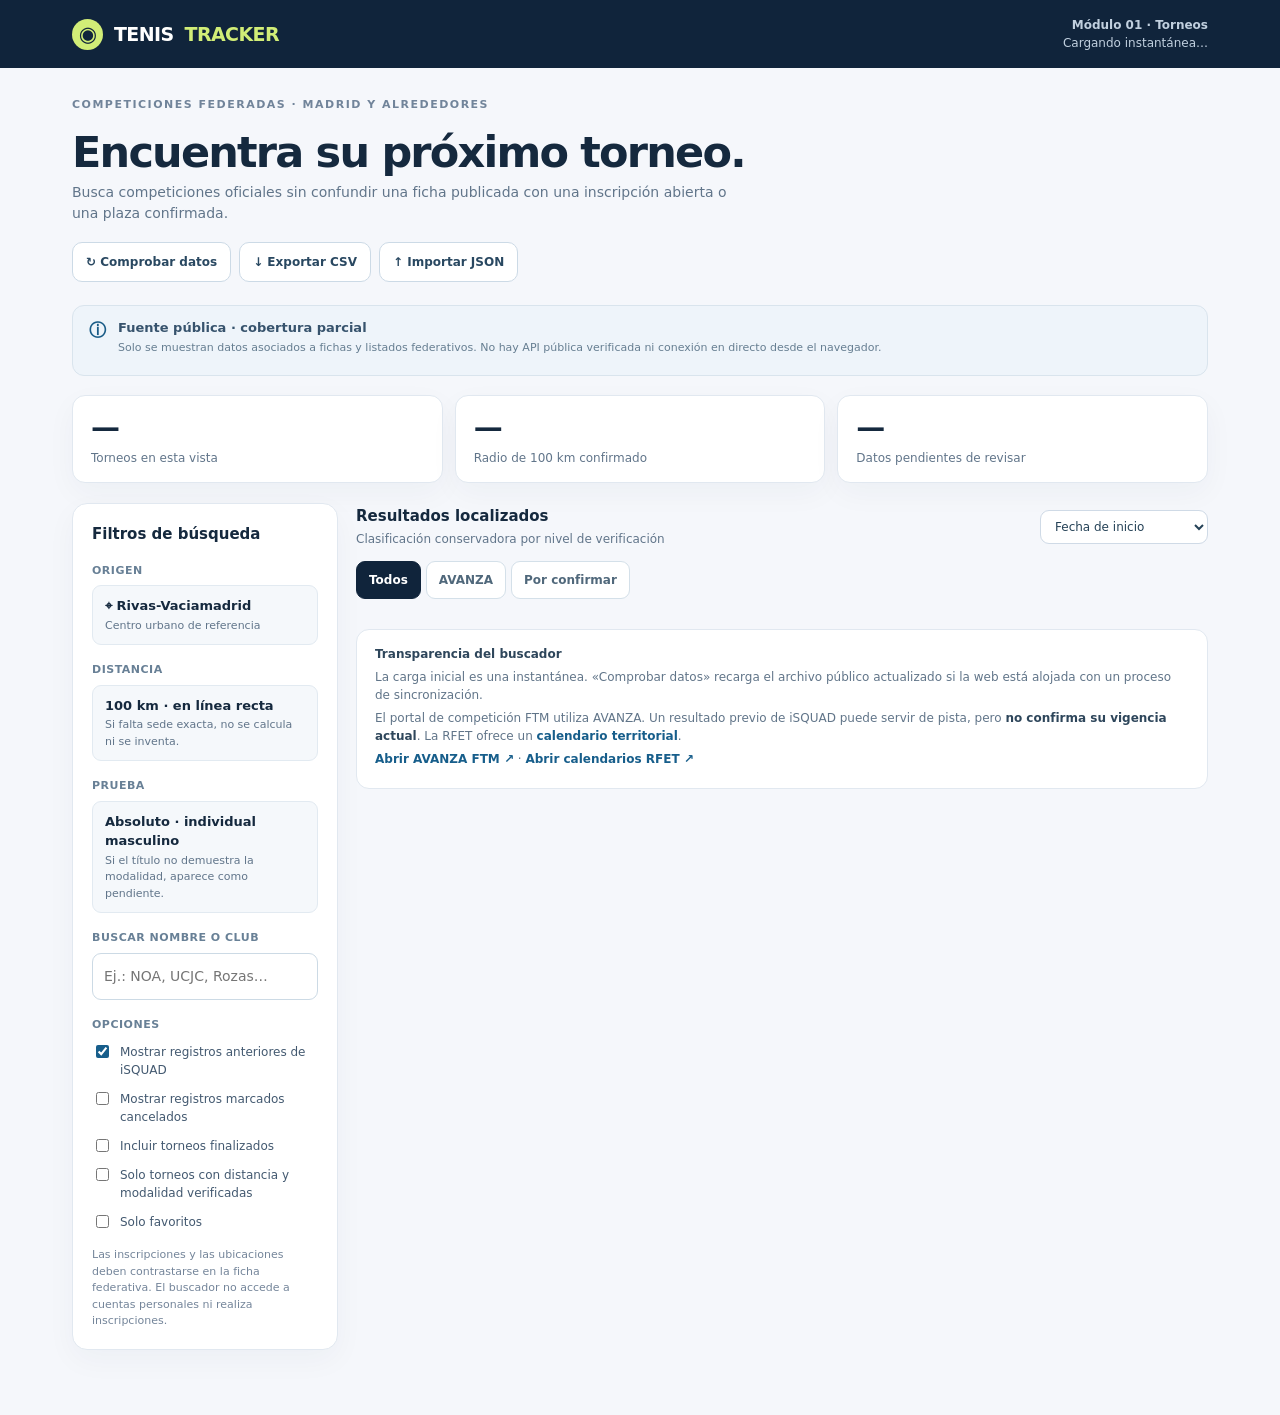
==== template.html @ 504c9804 "Publicar aplicación Tenis Tracker sin datos no revalidados" ====
<!doctype html>
<html lang="es">
<head>
<meta charset="utf-8"><meta name="viewport" content="width=device-width,initial-scale=1"><meta name="theme-color" content="#10243b">
<link rel="manifest" href="./manifest.webmanifest"><link rel="icon" href="assets/icon.svg" type="image/svg+xml">
<title>Tenis Tracker — Torneos</title>
<style>
:root{--nav:#10243b;--nav2:#1b3854;--lime:#d1ed77;--bg:#f5f7fb;--line:#e1e8f0;--paper:#fff;--text:#15293e;--muted:#61758a;--blue:#175e8b;--amber:#85541c;--amberbg:#fff2dc;--red:#a3373c;--redbg:#fff0f1;--ok:#215f4b;--okbg:#e9f6ee;--shadow:0 10px 30px rgba(32,55,79,.04)}*{box-sizing:border-box}html{scroll-behavior:smooth}body{margin:0;color:var(--text);background:var(--bg);font:14px/1.5 system-ui,-apple-system,'Segoe UI',Roboto,Arial,sans-serif}button,input,select{font:inherit}button{cursor:pointer}a{color:var(--blue);text-decoration:none}a:hover{text-decoration:underline}button:focus-visible,input:focus-visible,select:focus-visible{outline:3px solid #91b6db;outline-offset:2px}.header{background:var(--nav);color:white}.headerInner{max-width:1180px;margin:auto;padding:16px 22px;display:flex;align-items:center;justify-content:space-between;gap:15px}.logo{display:flex;align-items:center;gap:11px;font-size:19px;font-weight:900;letter-spacing:-.6px}.logoBall{width:31px;height:31px;border-radius:50%;display:grid;place-items:center;background:var(--lime);color:var(--nav);font-size:21px}.logo span{color:var(--lime)}.headerRight{font-size:12px;color:#c1d0df;text-align:right}.shell{max-width:1180px;margin:auto;padding:29px 22px 65px}.eyebrow{font-size:11px;text-transform:uppercase;color:#71849a;letter-spacing:1.5px;font-weight:800}.hero{display:flex;justify-content:space-between;align-items:end;gap:18px;flex-wrap:wrap;margin:6px 0 23px}.hero h1{font-size:clamp(28px,4.4vw,43px);letter-spacing:-1.8px;line-height:1.13;margin:8px 0 6px}.hero p{margin:0;color:var(--muted);max-width:660px}.heroBtns{display:flex;flex-wrap:wrap;gap:8px}.btn{border:1px solid #ccdae6;border-radius:10px;background:white;padding:10px 13px;font-size:12px;font-weight:800;color:#294861;display:inline-flex;align-items:center;gap:6px;justify-content:center}.btn:hover{background:#f0f5f8;text-decoration:none}.btn.primary{background:var(--nav);color:white;border-color:var(--nav)}.btn.primary:hover{background:#244661}.sourceBanner{border:1px solid #d9e4ed;background:#eef4fa;border-radius:12px;padding:12px 16px;display:flex;align-items:flex-start;gap:12px;margin-bottom:19px;color:#37536d}.sourceBanner .info{font-weight:900;color:#1a5c87;font-size:17px}.sourceBanner strong{display:block;font-size:13px}.sourceBanner small{display:block;margin-top:2px;color:#667e91;font-size:11px}.stats{display:grid;grid-template-columns:repeat(3,1fr);gap:12px;margin-bottom:20px}.stat{background:white;border:1px solid var(--line);border-radius:13px;padding:15px 18px;box-shadow:var(--shadow)}.statNum{font-size:29px;line-height:1.15;font-weight:850;letter-spacing:-1px}.statLabel{margin-top:5px;font-size:12px;color:var(--muted)}.content{display:grid;grid-template-columns:266px minmax(0,1fr);gap:18px;align-items:start}.pane{border:1px solid var(--line);border-radius:15px;background:white;box-shadow:var(--shadow)}.sidebar{padding:19px}.sidebar h2{font-size:15px;margin:0 0 12px}.flabel{display:block;font-size:11px;text-transform:uppercase;letter-spacing:.5px;font-weight:800;color:#688096;margin:17px 0 6px}.locked{background:#f5f8fb;border:1px solid #e2eaf1;border-radius:9px;padding:10px 12px;font-size:13px;font-weight:700}.locked small{font-size:11px;color:var(--muted);display:block;font-weight:400;margin-top:2px}.sidebar input[type=search]{width:100%;border:1px solid #ccdae5;padding:12px 11px;border-radius:9px;outline-color:#558dbd}.checks{display:grid;gap:11px;margin-top:10px}.check{display:flex;gap:8px;align-items:flex-start;color:#435970;font-size:12px;cursor:pointer}.check input{margin-top:2px;accent-color:var(--blue)}.sidebarHelp{font-size:11px;color:#74859a;margin:16px 0 0}.results{min-width:0}.resultTop{display:flex;align-items:center;justify-content:space-between;gap:12px;flex-wrap:wrap;margin:2px 0 12px}.resultTop strong{font-size:15px}.resultTop small{font-size:12px;color:var(--muted)}.resultTop select{border:1px solid #cfdae6;border-radius:9px;padding:8px 10px;background:white;color:#254257;font-size:12px}.tabs{display:flex;gap:5px;flex-wrap:wrap;margin-bottom:13px}.tab{border:1px solid #d4e0e9;background:white;border-radius:9px;padding:9px 12px;font-size:12px;font-weight:750;color:#50687b}.tab.active{color:white;border-color:var(--nav);background:var(--nav)}.list{display:grid;gap:13px}.tour{background:white;border:1px solid var(--line);border-radius:15px;padding:18px 20px;box-shadow:var(--shadow)}.cardHead{display:flex;justify-content:space-between;align-items:center;gap:8px;flex-wrap:wrap}.originTag{font-size:10px;color:#688197;font-weight:850;letter-spacing:.65px;text-transform:uppercase}.tag{font-size:11px;font-weight:800;padding:5px 9px;border-radius:100px;background:#e8f1f9;color:#255676}.tag.review{background:var(--amberbg);color:var(--amber)}.tag.cancel{background:var(--redbg);color:var(--red)}.tag.green{background:var(--okbg);color:var(--ok)}.tour h3{font-size:19px;letter-spacing:-.4px;line-height:1.25;margin:10px 0 5px}.sub{font-size:12px;color:#627a90}.pills{display:flex;flex-wrap:wrap;gap:7px;margin:13px 0}.pill{background:#f2f6fa;padding:6px 9px;border-radius:7px;font-size:11px;font-weight:650;color:#4a6377}.warning{border-left:3px solid #dbab62;background:#fffbf5;padding:9px 11px;border-radius:0 8px 8px 0;font-size:12px;color:#715730;margin:10px 0}.evidence{font-size:11px;color:#61798c;margin-top:9px}.cardFooter{border-top:1px solid var(--line);margin-top:13px;padding-top:13px;display:flex;align-items:center;justify-content:space-between;gap:12px;flex-wrap:wrap}.smallText{font-size:11px;color:#788c9f}.cardActions{display:flex;gap:7px;align-items:center}.fav{color:#325067;font-size:12px;font-weight:800;border:1px solid #d0deea;background:white;border-radius:8px;padding:8px 10px}.fav.on{background:#edf6d3;color:#44621b;border-color:#d4e5a1}.official{background:var(--nav);border:1px solid var(--nav);color:white;border-radius:8px;padding:8px 11px;font-size:12px;font-weight:800}.official:hover{background:var(--nav2);color:white;text-decoration:none}.empty{border:1px dashed #b7cce0;background:white;border-radius:14px;padding:34px 24px;text-align:center;color:#708599}.empty strong{display:block;color:#31495c;margin-bottom:7px}.details{margin-top:17px;background:white;border:1px solid var(--line);border-radius:13px;padding:15px 18px;color:#617589;font-size:12px}.details strong{color:#2e465b}.details p{margin:5px 0}.details a{font-weight:750}.loadStatus{font-size:11px;color:#708599;margin-top:7px}input[type=file]{display:none}.toast{position:fixed;bottom:20px;right:20px;background:#142b43;color:#fff;padding:12px 17px;border-radius:10px;box-shadow:0 12px 36px rgba(0,0,0,.2);font-size:13px;max-width:340px;z-index:100}.hidden{display:none!important}@media(max-width:850px){.content{grid-template-columns:1fr}.sidebar{display:grid;grid-template-columns:1fr 1fr;gap:0 17px}.sidebar h2,.sidebar .span2{grid-column:1/-1}}@media(max-width:550px){.headerInner{padding:14px 15px}.headerRight{max-width:180px}.shell{padding:21px 13px 45px}.hero{margin-bottom:18px}.heroBtns{width:100%}.heroBtns>*{flex:1}.stats{gap:7px}.stat{padding:12px 10px}.statNum{font-size:24px}.statLabel{font-size:10px}.sidebar{display:block}.tour{padding:14px}.tour h3{font-size:17px}.cardFooter{align-items:flex-start}.cardActions{width:100%;justify-content:flex-end}.sourceBanner{padding:10px}}
</style>
</head>
<body>
<header class="header"><div class="headerInner"><div class="logo"><div class="logoBall">◉</div> TENIS<span>TRACKER</span></div><div class="headerRight"><strong>Módulo 01 · Torneos</strong><div id="headerDate">Cargando instantánea…</div></div></div></header>
<main class="shell">
 <div class="eyebrow">Competiciones federadas · Madrid y alrededores</div>
 <div class="hero"><div><h1>Encuentra su próximo torneo.</h1><p>Busca competiciones oficiales sin confundir una ficha publicada con una inscripción abierta o una plaza confirmada.</p></div><div class="heroBtns"><button class="btn" id="refresh">↻ Comprobar datos</button><button class="btn" id="csv">↓ Exportar CSV</button><label class="btn" for="file">↑ Importar JSON</label><input id="file" type="file" accept="application/json,.json"></div></div>
 <div class="sourceBanner"><span class="info">ⓘ</span><div><strong id="coverageTitle">Fuente pública · cobertura parcial</strong><small id="coverageText">Solo se muestran datos asociados a fichas y listados federativos. No hay API pública verificada ni conexión en directo desde el navegador.</small><div id="loadStatus" class="loadStatus"></div><div id="syncStatus" class="loadStatus" role="status"></div></div></div>
 <section class="stats" aria-label="Resumen"><div class="stat"><div class="statNum" id="count">—</div><div class="statLabel">Torneos en esta vista</div></div><div class="stat"><div class="statNum" id="inRadius">—</div><div class="statLabel">Radio de 100 km confirmado</div></div><div class="stat"><div class="statNum" id="needsReview">—</div><div class="statLabel">Datos pendientes de revisar</div></div></section>
 <div class="content">
  <aside class="pane sidebar"><h2>Filtros de búsqueda</h2><div><label class="flabel">Origen</label><div class="locked">⌖ Rivas-Vaciamadrid<small>Centro urbano de referencia</small></div></div><div><label class="flabel">Distancia</label><div class="locked">100 km · en línea recta<small>Si falta sede exacta, no se calcula ni se inventa.</small></div></div><div class="span2"><label class="flabel">Prueba</label><div class="locked">Absoluto · individual masculino<small>Si el título no demuestra la modalidad, aparece como pendiente.</small></div></div><div class="span2"><label class="flabel" for="query">Buscar nombre o club</label><input id="query" type="search" placeholder="Ej.: NOA, UCJC, Rozas…" autocomplete="off"></div><div class="span2"><label class="flabel">Opciones</label><div class="checks"><label class="check"><input id="includeLegacy" type="checkbox" checked> Mostrar registros anteriores de iSQUAD</label><label class="check"><input id="includeCanceled" type="checkbox"> Mostrar registros marcados cancelados</label><label class="check"><input id="includeEnded" type="checkbox"> Incluir torneos finalizados</label><label class="check"><input id="exactOnly" type="checkbox"> Solo torneos con distancia y modalidad verificadas</label><label class="check"><input id="onlyFav" type="checkbox"> Solo favoritos</label></div></div><div class="sidebarHelp span2">Las inscripciones y las ubicaciones deben contrastarse en la ficha federativa. El buscador no accede a cuentas personales ni realiza inscripciones.</div></aside>
  <section class="results"><div class="resultTop"><div><strong>Resultados localizados</strong><br><small id="hint">Clasificación conservadora por nivel de verificación</small></div><select id="sort" aria-label="Orden"><option value="date">Fecha de inicio</option><option value="ending">Fecha de finalización</option><option value="name">Nombre A–Z</option></select></div><nav class="tabs" aria-label="Tipo de resultados"><button data-tab="all" class="tab active">Todos</button><button data-tab="published" class="tab">AVANZA</button><button data-tab="pending" class="tab">Por confirmar</button></nav><div id="cards" class="list" aria-live="polite"></div>
   <div class="details"><strong>Transparencia del buscador</strong><p id="desc">La carga inicial es una instantánea. «Comprobar datos» recarga el archivo público actualizado si la web está alojada con un proceso de sincronización.</p><p>El portal de competición FTM utiliza AVANZA. Un resultado previo de iSQUAD puede servir de pista, pero <strong>no confirma su vigencia actual</strong>. La RFET ofrece un <a href="https://www.rfet.es/es/calendarios.html" target="_blank" rel="noopener">calendario territorial</a>.</p><p><a href="https://competicion.ftm.es/app/" target="_blank" rel="noopener">Abrir AVANZA FTM ↗</a> · <a href="https://www.rfet.es/es/calendarios.html" target="_blank" rel="noopener">Abrir calendarios RFET ↗</a></p></div>
  </section>
 </div>
</main><div id="toast" class="toast hidden" role="status" aria-live="polite"></div>
<script>
const EMBEDDED = __EMBEDDED_DATA__;
let payload=EMBEDDED, tab='all', toastTimer=null;const $=id=>document.getElementById(id);
const allowedHosts=['competicion.ftm.es','ftm.es','www.rfet.es','resultadostenis.isquad.es'];
function validURL(input){try{const u=new URL(input);return u.protocol==='https:'&&allowedHosts.includes(u.hostname)?u.href:null}catch(_){return null}}
function esc(s){return String(s??'').replace(/[&<>"']/g,c=>({'&':'&amp;','<':'&lt;','>':'&gt;','"':'&quot;',"'":'&#39;'}[c]))}
function asDate(s){if(!/^\d{4}-\d\d-\d\d$/.test(s))return null;const d=new Date(s+'T12:00:00Z');return Number.isNaN(d.getTime())?null:d}
function todayISO(){const parts=new Intl.DateTimeFormat('en-CA',{year:'numeric',month:'2-digit',day:'2-digit',timeZone:'Europe/Madrid'}).formatToParts(new Date());const d=Object.fromEntries(parts.map(p=>[p.type,p.value]));return `${d.year}-${d.month}-${d.day}`}
function dateLabel(s){const d=asDate(s);return d?new Intl.DateTimeFormat('es-ES',{day:'numeric',month:'short',year:'numeric',timeZone:'UTC'}).format(d):'Fecha pendiente'}
function dateTimeLabel(s){const d=new Date(s||'');return Number.isNaN(d.valueOf())?'fecha desconocida':new Intl.DateTimeFormat('es-ES',{day:'numeric',month:'short',year:'numeric',hour:'2-digit',minute:'2-digit',timeZone:'Europe/Madrid'}).format(d)}
function toast(s){$('toast').textContent=s;$('toast').classList.remove('hidden');clearTimeout(toastTimer);toastTimer=setTimeout(()=>$('toast').classList.add('hidden'),4300)}
function validate(d){if(!d||d.schemaVersion!==1||!Array.isArray(d.tournaments)||d.tournaments.length>5000)throw new Error('Formato de datos no válido');for(const t of d.tournaments){if(!t.id||!t.name||!asDate(t.startDate)||!asDate(t.endDate)||!validURL(t.sourceUrl))throw new Error('Falta identificador, fecha o fuente oficial segura');if(t.distanceKm!==null&&t.distanceKm!==undefined&&(!Number.isFinite(t.distanceKm)||t.distanceKm<0))throw new Error('Distancia inválida');}return d}
let favourites=new Set();try{favourites=new Set(JSON.parse(localStorage.getItem('tt_v2_favs')||'[]'))}catch(_){}
function status(t){if(t.status==='cancelled'||t.status==='cancelled_legacy')return ['Cancelado en origen previo','cancel'];if(t.status==='needs_review')return ['Conflicto · revisar','review'];if(t.verification==='isquad_prior')return ['Pendiente AVANZA','review'];if(t.individualMaleVerified&&t.distanceVerified&&t.distanceKm<=100)return ['Datos contrastados','green'];return ['Publicado · sin verificar','review']}
function filtered(){const q=$('query').value.trim().toLocaleLowerCase('es');const now=todayISO();return payload.tournaments.filter(t=>{if(!$('includeLegacy').checked&&t.verification==='isquad_prior')return false;if(!$('includeCanceled').checked&&(t.status==='cancelled'||t.status==='cancelled_legacy'))return false;if(!$('includeEnded').checked&&t.endDate<now)return false;if($('exactOnly').checked&&!(t.distanceVerified&&Number(t.distanceKm)<=100&&t.individualMaleVerified))return false;if($('onlyFav').checked&&!favourites.has(t.id))return false;if(tab==='published'&&t.verification!=='ftm_home'&&t.verification!=='ftm_club'&&t.verification!=='ftm_api')return false;if(tab==='pending'&&t.verification!=='isquad_prior'&&t.status!=='needs_review'&&t.individualMaleVerified&&t.distanceVerified)return false;return !q||`${t.name} ${t.club||''} ${t.location||''}`.toLocaleLowerCase('es').includes(q)}).sort((a,b)=>{const order=$('sort').value;if(order==='name')return a.name.localeCompare(b.name,'es');if(order==='ending')return a.endDate.localeCompare(b.endDate);return a.startDate.localeCompare(b.startDate)})}
function render(){let all=filtered();$('count').textContent=all.length;$('inRadius').textContent=all.filter(t=>t.distanceVerified&&Number(t.distanceKm)<=100&&t.individualMaleVerified).length;$('needsReview').textContent=all.filter(t=>!t.distanceVerified||!t.individualMaleVerified||t.status==='needs_review'||t.verification==='isquad_prior').length;
$('headerDate').textContent=payload.generatedAt?'Datos obtenidos: '+dateTimeLabel(payload.generatedAt):'Sin actualización federativa confirmada';$('coverageText').textContent=payload.coverage||'Cobertura parcial: los registros de la portada no abarcan todos los torneos';$('hint').textContent=all.length+' registros · '+(payload.generatedAt?'última obtención '+dateTimeLabel(payload.generatedAt):'sin datos revalidados');
$('cards').innerHTML=all.length?all.map(t=>{let [lab,cls]=status(t);const link=validURL(t.sourceUrl);const extra=validURL(t.extraSourceUrl);const distance=t.distanceVerified&&t.distanceKm!==null?(t.distanceKm.toFixed(1)+' km'):'Distancia sin verificar';const cat=(t.individualMaleVerified?'Individual masculino confirmado':'Individual masculino por confirmar');return `<article class="tour"><div class="cardHead"><span class="originTag">${t.verification==='isquad_prior'?'iSQUAD · registro anterior':'FTM · AVANZA'}</span><span class="tag ${cls}">${esc(lab)}</span></div><h3>${esc(t.name)}</h3><div class="sub">⌖ ${esc(t.club||'Organizador sin verificar')}</div><div class="pills"><span class="pill">▦ ${dateLabel(t.startDate)} – ${dateLabel(t.endDate)}</span><span class="pill">${esc(cat)}</span><span class="pill">${esc(distance)}</span>${t.surface?`<span class="pill">${esc(t.surface)}</span>`:''}</div><div class="sub">${esc(t.location||'Sede sin confirmar')} · Inscripción: ${t.registration==='open'?'Abierta (confirmación fechada)':t.registration==='closed'?'Cerrada en registro de origen':'No confirmada'}</div>${t.note?`<div class="warning">${esc(t.note)}</div>`:''}<div class="evidence">${esc(t.evidence||'Fuente publicada; faltan campos por contrastar.')}</div><div class="cardFooter"><div class="smallText">ID ${esc(t.id)}${extra?`<div><a href="${extra}" target="_blank" rel="noopener noreferrer">Contrastar segunda fuente ↗</a></div>`:''}</div><div class="cardActions"><button class="fav ${favourites.has(t.id)?'on':''}" data-fav="${esc(t.id)}">${favourites.has(t.id)?'★ Guardado':'☆ Guardar'}</button>${link?`<a class="official" href="${link}" target="_blank" rel="noopener noreferrer">Fuente oficial ↗</a>`:''}</div></div></article>`}).join(''):'<div class="empty"><strong>No hay torneos confirmados con esos criterios.</strong>Prueba a activar «Mostrar registros anteriores» o desactivar «Solo torneos verificados». Esto no significa que no existan: la cobertura de fuentes es parcial.</div>';
document.querySelectorAll('[data-fav]').forEach(el=>el.addEventListener('click',()=>{let k=el.dataset.fav;favourites.has(k)?favourites.delete(k):favourites.add(k);try{localStorage.setItem('tt_v2_favs',JSON.stringify([...favourites]))}catch(_){}render()}))}
['query','includeLegacy','includeCanceled','includeEnded','exactOnly','onlyFav','sort'].forEach(id=>$(id).addEventListener(id==='query'?'input':'change',render));document.querySelectorAll('[data-tab]').forEach(el=>el.addEventListener('click',()=>{tab=el.dataset.tab;document.querySelectorAll('[data-tab]').forEach(a=>a.classList.toggle('active',a.dataset.tab===tab));render()}));
async function refresh(){if(location.protocol==='file:'){toast('Archivo local: importa un JSON actualizado; la descarga directa de FTM requiere el sincronizador.');return} $('loadStatus').textContent='Buscando archivo de datos actualizado…';try{const r=await fetch('./data/torneos.json?ts='+Date.now(),{cache:'no-store'});if(!r.ok)throw new Error('HTTP '+r.status);const p=validate(await r.json());payload=p;render();$('loadStatus').textContent='Archivo del servidor cargado correctamente.';toast('Datos del servidor cargados. No implica consulta en directo a la FTM.')}catch(e){$('loadStatus').textContent='No se pudo cargar el archivo actualizado: '+e.message;toast('Se conserva la última instantánea válida.')}}
$('refresh').addEventListener('click',refresh);$('file').addEventListener('change',async e=>{const f=e.target.files?.[0];if(!f)return;try{const p=validate(JSON.parse(await f.text()));payload=p;render();$('loadStatus').textContent='Archivo importado manualmente: '+f.name;toast('Importación completada ('+p.tournaments.length+' registros).')}catch(err){toast('Importación rechazada: '+err.message)}finally{e.target.value=''}});
$('csv').addEventListener('click',()=>{const headers=['Nombre','Inicio','Fin','Club','Categoria','Individual masculino verificado','Distancia km','Distancia verificada','Estado','Origen','Fuente'];const lines=[headers,...filtered().map(t=>[t.name,t.startDate,t.endDate,t.club,t.category,t.individualMaleVerified?'Sí':'No',t.distanceKm??'',t.distanceVerified?'Sí':'No',t.status,t.verification,t.sourceUrl])];const csv='\ufeff'+lines.map(row=>row.map(x=>'"'+String(x??'').replaceAll('"','""')+'"').join(';')).join('\r\n');const a=document.createElement('a');a.href=URL.createObjectURL(new Blob([csv],{type:'text/csv;charset=utf-8'}));a.download='tenis_tracker_torneos.csv';a.click();setTimeout(()=>URL.revokeObjectURL(a.href),1000)});
render();if(location.protocol.startsWith('http')){refresh();fetch('./data/sync-status.json?ts='+Date.now(),{cache:'no-store'}).then(r=>{if(!r.ok)throw new Error();return r.json()}).then(s=>{$('syncStatus').textContent='Último intento: '+dateTimeLabel(s.checkedAt)+' · '+s.message;$('coverageTitle').textContent=s.success?'Consulta real FTM · cobertura parcial':'Sincronización pendiente · datos sin actualizar'}).catch(()=>{$('syncStatus').textContent='No se pudo consultar el estado de sincronización.'})};if('serviceWorker'in navigator&&location.protocol==='https:')navigator.serviceWorker.register('./sw.js').catch(()=>{});
</script>
</body>
</html>
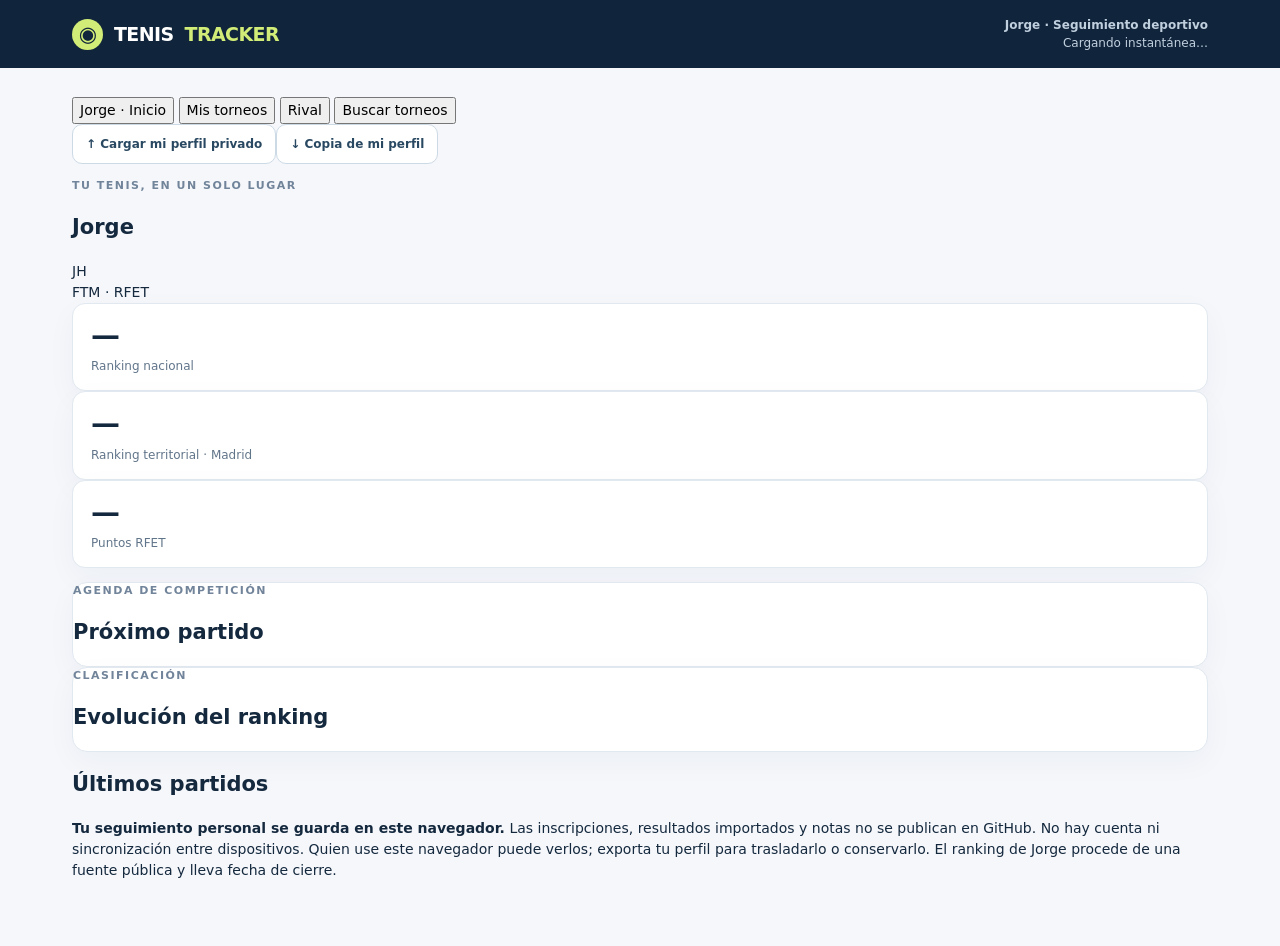
==== commit 123b39f8: "Añadir ficha de Jorge, torneos personales y análisis de rivales" ====
--- a/template.html
+++ b/template.html
@@ -3,14 +3,43 @@
 <head>
 <meta charset="utf-8"><meta name="viewport" content="width=device-width,initial-scale=1"><meta name="theme-color" content="#10243b">
 <link rel="manifest" href="./manifest.webmanifest"><link rel="icon" href="assets/icon.svg" type="image/svg+xml">
-<title>Tenis Tracker — Torneos</title>
+<title>Tenis Tracker — Jorge</title>
 <style>
 :root{--nav:#10243b;--nav2:#1b3854;--lime:#d1ed77;--bg:#f5f7fb;--line:#e1e8f0;--paper:#fff;--text:#15293e;--muted:#61758a;--blue:#175e8b;--amber:#85541c;--amberbg:#fff2dc;--red:#a3373c;--redbg:#fff0f1;--ok:#215f4b;--okbg:#e9f6ee;--shadow:0 10px 30px rgba(32,55,79,.04)}*{box-sizing:border-box}html{scroll-behavior:smooth}body{margin:0;color:var(--text);background:var(--bg);font:14px/1.5 system-ui,-apple-system,'Segoe UI',Roboto,Arial,sans-serif}button,input,select{font:inherit}button{cursor:pointer}a{color:var(--blue);text-decoration:none}a:hover{text-decoration:underline}button:focus-visible,input:focus-visible,select:focus-visible{outline:3px solid #91b6db;outline-offset:2px}.header{background:var(--nav);color:white}.headerInner{max-width:1180px;margin:auto;padding:16px 22px;display:flex;align-items:center;justify-content:space-between;gap:15px}.logo{display:flex;align-items:center;gap:11px;font-size:19px;font-weight:900;letter-spacing:-.6px}.logoBall{width:31px;height:31px;border-radius:50%;display:grid;place-items:center;background:var(--lime);color:var(--nav);font-size:21px}.logo span{color:var(--lime)}.headerRight{font-size:12px;color:#c1d0df;text-align:right}.shell{max-width:1180px;margin:auto;padding:29px 22px 65px}.eyebrow{font-size:11px;text-transform:uppercase;color:#71849a;letter-spacing:1.5px;font-weight:800}.hero{display:flex;justify-content:space-between;align-items:end;gap:18px;flex-wrap:wrap;margin:6px 0 23px}.hero h1{font-size:clamp(28px,4.4vw,43px);letter-spacing:-1.8px;line-height:1.13;margin:8px 0 6px}.hero p{margin:0;color:var(--muted);max-width:660px}.heroBtns{display:flex;flex-wrap:wrap;gap:8px}.btn{border:1px solid #ccdae6;border-radius:10px;background:white;padding:10px 13px;font-size:12px;font-weight:800;color:#294861;display:inline-flex;align-items:center;gap:6px;justify-content:center}.btn:hover{background:#f0f5f8;text-decoration:none}.btn.primary{background:var(--nav);color:white;border-color:var(--nav)}.btn.primary:hover{background:#244661}.sourceBanner{border:1px solid #d9e4ed;background:#eef4fa;border-radius:12px;padding:12px 16px;display:flex;align-items:flex-start;gap:12px;margin-bottom:19px;color:#37536d}.sourceBanner .info{font-weight:900;color:#1a5c87;font-size:17px}.sourceBanner strong{display:block;font-size:13px}.sourceBanner small{display:block;margin-top:2px;color:#667e91;font-size:11px}.stats{display:grid;grid-template-columns:repeat(3,1fr);gap:12px;margin-bottom:20px}.stat{background:white;border:1px solid var(--line);border-radius:13px;padding:15px 18px;box-shadow:var(--shadow)}.statNum{font-size:29px;line-height:1.15;font-weight:850;letter-spacing:-1px}.statLabel{margin-top:5px;font-size:12px;color:var(--muted)}.content{display:grid;grid-template-columns:266px minmax(0,1fr);gap:18px;align-items:start}.pane{border:1px solid var(--line);border-radius:15px;background:white;box-shadow:var(--shadow)}.sidebar{padding:19px}.sidebar h2{font-size:15px;margin:0 0 12px}.flabel{display:block;font-size:11px;text-transform:uppercase;letter-spacing:.5px;font-weight:800;color:#688096;margin:17px 0 6px}.locked{background:#f5f8fb;border:1px solid #e2eaf1;border-radius:9px;padding:10px 12px;font-size:13px;font-weight:700}.locked small{font-size:11px;color:var(--muted);display:block;font-weight:400;margin-top:2px}.sidebar input[type=search]{width:100%;border:1px solid #ccdae5;padding:12px 11px;border-radius:9px;outline-color:#558dbd}.checks{display:grid;gap:11px;margin-top:10px}.check{display:flex;gap:8px;align-items:flex-start;color:#435970;font-size:12px;cursor:pointer}.check input{margin-top:2px;accent-color:var(--blue)}.sidebarHelp{font-size:11px;color:#74859a;margin:16px 0 0}.results{min-width:0}.resultTop{display:flex;align-items:center;justify-content:space-between;gap:12px;flex-wrap:wrap;margin:2px 0 12px}.resultTop strong{font-size:15px}.resultTop small{font-size:12px;color:var(--muted)}.resultTop select{border:1px solid #cfdae6;border-radius:9px;padding:8px 10px;background:white;color:#254257;font-size:12px}.tabs{display:flex;gap:5px;flex-wrap:wrap;margin-bottom:13px}.tab{border:1px solid #d4e0e9;background:white;border-radius:9px;padding:9px 12px;font-size:12px;font-weight:750;color:#50687b}.tab.active{color:white;border-color:var(--nav);background:var(--nav)}.list{display:grid;gap:13px}.tour{background:white;border:1px solid var(--line);border-radius:15px;padding:18px 20px;box-shadow:var(--shadow)}.cardHead{display:flex;justify-content:space-between;align-items:center;gap:8px;flex-wrap:wrap}.originTag{font-size:10px;color:#688197;font-weight:850;letter-spacing:.65px;text-transform:uppercase}.tag{font-size:11px;font-weight:800;padding:5px 9px;border-radius:100px;background:#e8f1f9;color:#255676}.tag.review{background:var(--amberbg);color:var(--amber)}.tag.cancel{background:var(--redbg);color:var(--red)}.tag.green{background:var(--okbg);color:var(--ok)}.tour h3{font-size:19px;letter-spacing:-.4px;line-height:1.25;margin:10px 0 5px}.sub{font-size:12px;color:#627a90}.pills{display:flex;flex-wrap:wrap;gap:7px;margin:13px 0}.pill{background:#f2f6fa;padding:6px 9px;border-radius:7px;font-size:11px;font-weight:650;color:#4a6377}.warning{border-left:3px solid #dbab62;background:#fffbf5;padding:9px 11px;border-radius:0 8px 8px 0;font-size:12px;color:#715730;margin:10px 0}.evidence{font-size:11px;color:#61798c;margin-top:9px}.cardFooter{border-top:1px solid var(--line);margin-top:13px;padding-top:13px;display:flex;align-items:center;justify-content:space-between;gap:12px;flex-wrap:wrap}.smallText{font-size:11px;color:#788c9f}.cardActions{display:flex;gap:7px;align-items:center}.fav{color:#325067;font-size:12px;font-weight:800;border:1px solid #d0deea;background:white;border-radius:8px;padding:8px 10px}.fav.on{background:#edf6d3;color:#44621b;border-color:#d4e5a1}.official{background:var(--nav);border:1px solid var(--nav);color:white;border-radius:8px;padding:8px 11px;font-size:12px;font-weight:800}.official:hover{background:var(--nav2);color:white;text-decoration:none}.empty{border:1px dashed #b7cce0;background:white;border-radius:14px;padding:34px 24px;text-align:center;color:#708599}.empty strong{display:block;color:#31495c;margin-bottom:7px}.details{margin-top:17px;background:white;border:1px solid var(--line);border-radius:13px;padding:15px 18px;color:#617589;font-size:12px}.details strong{color:#2e465b}.details p{margin:5px 0}.details a{font-weight:750}.loadStatus{font-size:11px;color:#708599;margin-top:7px}input[type=file]{display:none}.toast{position:fixed;bottom:20px;right:20px;background:#142b43;color:#fff;padding:12px 17px;border-radius:10px;box-shadow:0 12px 36px rgba(0,0,0,.2);font-size:13px;max-width:340px;z-index:100}.hidden{display:none!important}@media(max-width:850px){.content{grid-template-columns:1fr}.sidebar{display:grid;grid-template-columns:1fr 1fr;gap:0 17px}.sidebar h2,.sidebar .span2{grid-column:1/-1}}@media(max-width:550px){.headerInner{padding:14px 15px}.headerRight{max-width:180px}.shell{padding:21px 13px 45px}.hero{margin-bottom:18px}.heroBtns{width:100%}.heroBtns>*{flex:1}.stats{gap:7px}.stat{padding:12px 10px}.statNum{font-size:24px}.statLabel{font-size:10px}.sidebar{display:block}.tour{padding:14px}.tour h3{font-size:17px}.cardFooter{align-items:flex-start}.cardActions{width:100%;justify-content:flex-end}.sourceBanner{padding:10px}}
+
+__PERSONAL_CSS__
 </style>
 </head>
 <body>
-<header class="header"><div class="headerInner"><div class="logo"><div class="logoBall">◉</div> TENIS<span>TRACKER</span></div><div class="headerRight"><strong>Módulo 01 · Torneos</strong><div id="headerDate">Cargando instantánea…</div></div></div></header>
+<header class="header"><div class="headerInner"><div class="logo"><div class="logoBall">◉</div> TENIS<span>TRACKER</span></div><div class="headerRight"><strong>Jorge · Seguimiento deportivo</strong><div id="headerDate">Cargando instantánea…</div></div></div></header>
 <main class="shell">
+<nav class="mainNav" role="tablist" aria-label="Secciones de Tenis Tracker">
+<button role="tab" id="nav-home" aria-controls="panel-home" aria-selected="true" data-view="home">Jorge · Inicio</button>
+<button role="tab" id="nav-entries" aria-controls="panel-entries" aria-selected="false" data-view="entries">Mis torneos</button>
+<button role="tab" id="nav-rival" aria-controls="panel-rival" aria-selected="false" data-view="rival">Rival</button>
+<button role="tab" id="nav-search" aria-controls="panel-search" aria-selected="false" data-view="search">Buscar torneos</button>
+</nav>
+<div class="profileActions"><label class="btn" for="personalFile">↑ Cargar mi perfil privado</label><input id="personalFile" type="file" accept="application/json,.json"><button class="btn" id="exportPersonal">↓ Copia de mi perfil</button></div>
+<p class="localStatus" id="localStatus" role="status"></p>
+<div class="importReview hidden" id="importReview"><p id="importReviewText"></p><button class="btn primary" id="applyPersonal">Cargar este perfil</button> <button class="btn" id="cancelPersonal">Cancelar</button></div>
+<section role="tabpanel" id="panel-home" aria-labelledby="nav-home" data-panel="home">
+<div class="personalHero"><div><div class="eyebrow">Tu tenis, en un solo lugar</div><h1 id="playerName">Jorge</h1><p id="playerIdentity"></p></div><div class="avatar" aria-hidden="true">JH</div><span class="personalBadge">FTM · RFET</span></div>
+<div class="rankingStats" aria-label="Ranking verificado"><div class="stat"><div class="statNum" id="rankingNational">—</div><div class="statLabel">Ranking nacional</div></div><div class="stat"><div class="statNum" id="rankingTerritorial">—</div><div class="statLabel">Ranking territorial · Madrid</div></div><div class="stat"><div class="statNum" id="rankingPoints">—</div><div class="statLabel">Puntos RFET</div></div></div>
+<p class="sourceLine" id="rankingSource"></p>
+<div class="personalGrid"><section class="pane personalPanel"><div class="eyebrow">Agenda de competición</div><h2>Próximo partido</h2><div id="nextMatch"></div></section><section class="pane personalPanel"><div class="eyebrow">Clasificación</div><h2>Evolución del ranking</h2><div id="rankingHistory"></div></section></div>
+<div class="personalToolbar"><div><h2>Últimos partidos</h2><p class="sub" id="resultsSummary"></p></div></div><div id="recentMatches" class="personalList"></div>
+</section>
+<section role="tabpanel" id="panel-entries" aria-labelledby="nav-entries" data-panel="entries" class="hidden">
+<div class="personalToolbar"><div><h2>Mis torneos</h2><p class="sub" id="entryCount"></p></div><button class="btn primary" id="newEntry">+ Añadir torneo</button></div>
+<p class="personalIntro">Inscripciones, cuadro y partidos. Añadir un torneo aquí no realiza una inscripción en la federación.</p><div id="myEntries" class="personalList"></div>
+<details class="pane personalPanel formDisclosure" id="entryFormDetails"><summary>Añadir o actualizar torneo</summary>
+<form id="entryForm" class="personalForm"><input type="hidden" id="entryEditId"><label class="wide">Torneo<input id="entryName" required maxlength="250"></label><label>Inicio<input id="entryStart" type="date" required></label><label>Fin<input id="entryEnd" type="date" required></label><label class="wide">Ficha oficial FTM/RFET<input id="entrySource" type="url" required placeholder="https://competicion.ftm.es/…"></label><label>Estado anotado por ti<select id="entryStatus"><option value="reported">Pendiente de confirmar inscripción</option><option value="finished">Finalizado para Jorge</option><option value="withdrawn">Retirado</option></select></label><button class="btn primary wide">Guardar torneo</button></form></details>
+<details class="pane personalPanel formDisclosure" id="matchFormDetails"><summary>Registrar o actualizar partido</summary>
+<form id="matchForm" class="personalForm"><input type="hidden" id="matchEditId"><label class="wide">Torneo<select id="matchEntry"></select></label><label class="wide">Rival<input id="matchOpponent" required maxlength="160"></label><label>Fecha<input id="matchDate" type="date"></label><label>Hora · Madrid<input id="matchTime" type="time"></label><label>Ronda<input id="matchRound" maxlength="100"></label><label>Estado<select id="matchStatus"><option value="pending">Por confirmar</option><option value="scheduled">Programado</option><option value="won">Victoria de Jorge</option><option value="lost">Derrota de Jorge</option><option value="cancelled">Cancelado</option></select></label><label class="wide">Sede y pista<input id="matchVenue" maxlength="500"></label><label class="wide">Marcador desde Jorge<input id="matchScore" maxlength="100" placeholder="Ej.: 6/4 6/3"></label><label class="wide">Fuente oficial, si está disponible<input id="matchSource" type="url"></label><button class="btn primary wide" id="saveMatch">Guardar partido</button></form></details>
+<div class="personalToolbar"><h2>Partidos registrados</h2></div><div id="allMatches" class="personalList"></div>
+</section>
+<section role="tabpanel" id="panel-rival" aria-labelledby="nav-rival" data-panel="rival" class="hidden"><div class="personalToolbar"><h2>Preparar el rival</h2></div><label for="rivalSelect" class="flabel">Rival registrado</label><select id="rivalSelect" class="rivalSelect"></select><div class="pane personalPanel miniHistory" id="rivalBody"></div><form id="rivalNotesForm" class="pane personalPanel personalForm miniHistory"><label class="wide" for="rivalNotes">Tus notas de juego<textarea id="rivalNotes" maxlength="5000" placeholder="Observaciones que habéis visto en pista. Se guardan solo en este navegador."></textarea></label><button class="btn primary wide">Guardar notas</button></form></section>
+<section role="tabpanel" id="panel-search" aria-labelledby="nav-search" data-panel="search" class="hidden">
  <div class="eyebrow">Competiciones federadas · Madrid y alrededores</div>
  <div class="hero"><div><h1>Encuentra su próximo torneo.</h1><p>Busca competiciones oficiales sin confundir una ficha publicada con una inscripción abierta o una plaza confirmada.</p></div><div class="heroBtns"><button class="btn" id="refresh">↻ Comprobar datos</button><button class="btn" id="csv">↓ Exportar CSV</button><label class="btn" for="file">↑ Importar JSON</label><input id="file" type="file" accept="application/json,.json"></div></div>
  <div class="sourceBanner"><span class="info">ⓘ</span><div><strong id="coverageTitle">Fuente pública · cobertura parcial</strong><small id="coverageText">Solo se muestran datos asociados a fichas y listados federativos. No hay API pública verificada ni conexión en directo desde el navegador.</small><div id="loadStatus" class="loadStatus"></div><div id="syncStatus" class="loadStatus" role="status"></div></div></div>
@@ -21,7 +50,7 @@
    <div class="details"><strong>Transparencia del buscador</strong><p id="desc">La carga inicial es una instantánea. «Comprobar datos» recarga el archivo público actualizado si la web está alojada con un proceso de sincronización.</p><p>El portal de competición FTM utiliza AVANZA. Un resultado previo de iSQUAD puede servir de pista, pero <strong>no confirma su vigencia actual</strong>. La RFET ofrece un <a href="https://www.rfet.es/es/calendarios.html" target="_blank" rel="noopener">calendario territorial</a>.</p><p><a href="https://competicion.ftm.es/app/" target="_blank" rel="noopener">Abrir AVANZA FTM ↗</a> · <a href="https://www.rfet.es/es/calendarios.html" target="_blank" rel="noopener">Abrir calendarios RFET ↗</a></p></div>
   </section>
  </div>
-</main><div id="toast" class="toast hidden" role="status" aria-live="polite"></div>
+</section><div class="privateNote"><strong>Tu seguimiento personal se guarda en este navegador.</strong> Las inscripciones, resultados importados y notas no se publican en GitHub. No hay cuenta ni sincronización entre dispositivos. Quien use este navegador puede verlos; exporta tu perfil para trasladarlo o conservarlo. El ranking de Jorge procede de una fuente pública y lleva fecha de cierre.</div></main><div id="toast" class="toast hidden" role="status" aria-live="polite"></div>
 <script>
 const EMBEDDED = __EMBEDDED_DATA__;
 let payload=EMBEDDED, tab='all', toastTimer=null;const $=id=>document.getElementById(id);
@@ -35,17 +64,19 @@
 function toast(s){$('toast').textContent=s;$('toast').classList.remove('hidden');clearTimeout(toastTimer);toastTimer=setTimeout(()=>$('toast').classList.add('hidden'),4300)}
 function validate(d){if(!d||d.schemaVersion!==1||!Array.isArray(d.tournaments)||d.tournaments.length>5000)throw new Error('Formato de datos no válido');for(const t of d.tournaments){if(!t.id||!t.name||!asDate(t.startDate)||!asDate(t.endDate)||!validURL(t.sourceUrl))throw new Error('Falta identificador, fecha o fuente oficial segura');if(t.distanceKm!==null&&t.distanceKm!==undefined&&(!Number.isFinite(t.distanceKm)||t.distanceKm<0))throw new Error('Distancia inválida');}return d}
 let favourites=new Set();try{favourites=new Set(JSON.parse(localStorage.getItem('tt_v2_favs')||'[]'))}catch(_){}
-function status(t){if(t.status==='cancelled'||t.status==='cancelled_legacy')return ['Cancelado en origen previo','cancel'];if(t.status==='needs_review')return ['Conflicto · revisar','review'];if(t.verification==='isquad_prior')return ['Pendiente AVANZA','review'];if(t.individualMaleVerified&&t.distanceVerified&&t.distanceKm<=100)return ['Datos contrastados','green'];return ['Publicado · sin verificar','review']}
-function filtered(){const q=$('query').value.trim().toLocaleLowerCase('es');const now=todayISO();return payload.tournaments.filter(t=>{if(!$('includeLegacy').checked&&t.verification==='isquad_prior')return false;if(!$('includeCanceled').checked&&(t.status==='cancelled'||t.status==='cancelled_legacy'))return false;if(!$('includeEnded').checked&&t.endDate<now)return false;if($('exactOnly').checked&&!(t.distanceVerified&&Number(t.distanceKm)<=100&&t.individualMaleVerified))return false;if($('onlyFav').checked&&!favourites.has(t.id))return false;if(tab==='published'&&t.verification!=='ftm_home'&&t.verification!=='ftm_club'&&t.verification!=='ftm_api')return false;if(tab==='pending'&&t.verification!=='isquad_prior'&&t.status!=='needs_review'&&t.individualMaleVerified&&t.distanceVerified)return false;return !q||`${t.name} ${t.club||''} ${t.location||''}`.toLocaleLowerCase('es').includes(q)}).sort((a,b)=>{const order=$('sort').value;if(order==='name')return a.name.localeCompare(b.name,'es');if(order==='ending')return a.endDate.localeCompare(b.endDate);return a.startDate.localeCompare(b.startDate)})}
+function status(t){if(t.status==='cancelled'||t.status==='cancelled_legacy')return ['Cancelado en origen previo','cancel'];if(t.status==='needs_review')return [t.hasNotice?'Aviso en la ficha · revisar':'Conflicto · revisar','review'];if(t.verification==='isquad_prior')return ['Pendiente AVANZA','review'];if(t.individualMaleVerified&&t.distanceVerified&&Number.isFinite(t.distanceKm)&&t.distanceKm<=100)return ['Datos contrastados','green'];return ['Publicado · sin verificar','review']}
+function filtered(){const q=$('query').value.trim().toLocaleLowerCase('es');const now=todayISO();return payload.tournaments.filter(t=>{if(!$('includeLegacy').checked&&t.verification==='isquad_prior')return false;if(!$('includeCanceled').checked&&(t.status==='cancelled'||t.status==='cancelled_legacy'))return false;if(!$('includeEnded').checked&&t.endDate<now)return false;if($('exactOnly').checked&&!(t.distanceVerified&&Number(t.distanceKm)<=100&&t.individualMaleVerified))return false;if($('onlyFav').checked&&!favourites.has(t.id))return false;if(tab==='published'&&t.verification!=='ftm_home'&&t.verification!=='ftm_club'&&t.verification!=='ftm_api'&&t.verification!=='ftm_browser'&&t.verification!=='ftm_browser_reviewed')return false;if(tab==='pending'&&t.verification!=='isquad_prior'&&t.status!=='needs_review'&&t.individualMaleVerified&&t.distanceVerified)return false;return !q||`${t.name} ${t.club||''} ${t.location||''}`.toLocaleLowerCase('es').includes(q)}).sort((a,b)=>{const order=$('sort').value;if(order==='name')return a.name.localeCompare(b.name,'es');if(order==='ending')return a.endDate.localeCompare(b.endDate);return a.startDate.localeCompare(b.startDate)})}
 function render(){let all=filtered();$('count').textContent=all.length;$('inRadius').textContent=all.filter(t=>t.distanceVerified&&Number(t.distanceKm)<=100&&t.individualMaleVerified).length;$('needsReview').textContent=all.filter(t=>!t.distanceVerified||!t.individualMaleVerified||t.status==='needs_review'||t.verification==='isquad_prior').length;
-$('headerDate').textContent=payload.generatedAt?'Datos obtenidos: '+dateTimeLabel(payload.generatedAt):'Sin actualización federativa confirmada';$('coverageText').textContent=payload.coverage||'Cobertura parcial: los registros de la portada no abarcan todos los torneos';$('hint').textContent=all.length+' registros · '+(payload.generatedAt?'última obtención '+dateTimeLabel(payload.generatedAt):'sin datos revalidados');
-$('cards').innerHTML=all.length?all.map(t=>{let [lab,cls]=status(t);const link=validURL(t.sourceUrl);const extra=validURL(t.extraSourceUrl);const distance=t.distanceVerified&&t.distanceKm!==null?(t.distanceKm.toFixed(1)+' km'):'Distancia sin verificar';const cat=(t.individualMaleVerified?'Individual masculino confirmado':'Individual masculino por confirmar');return `<article class="tour"><div class="cardHead"><span class="originTag">${t.verification==='isquad_prior'?'iSQUAD · registro anterior':'FTM · AVANZA'}</span><span class="tag ${cls}">${esc(lab)}</span></div><h3>${esc(t.name)}</h3><div class="sub">⌖ ${esc(t.club||'Organizador sin verificar')}</div><div class="pills"><span class="pill">▦ ${dateLabel(t.startDate)} – ${dateLabel(t.endDate)}</span><span class="pill">${esc(cat)}</span><span class="pill">${esc(distance)}</span>${t.surface?`<span class="pill">${esc(t.surface)}</span>`:''}</div><div class="sub">${esc(t.location||'Sede sin confirmar')} · Inscripción: ${t.registration==='open'?'Abierta (confirmación fechada)':t.registration==='closed'?'Cerrada en registro de origen':'No confirmada'}</div>${t.note?`<div class="warning">${esc(t.note)}</div>`:''}<div class="evidence">${esc(t.evidence||'Fuente publicada; faltan campos por contrastar.')}</div><div class="cardFooter"><div class="smallText">ID ${esc(t.id)}${extra?`<div><a href="${extra}" target="_blank" rel="noopener noreferrer">Contrastar segunda fuente ↗</a></div>`:''}</div><div class="cardActions"><button class="fav ${favourites.has(t.id)?'on':''}" data-fav="${esc(t.id)}">${favourites.has(t.id)?'★ Guardado':'☆ Guardar'}</button>${link?`<a class="official" href="${link}" target="_blank" rel="noopener noreferrer">Fuente oficial ↗</a>`:''}</div></div></article>`}).join(''):'<div class="empty"><strong>No hay torneos confirmados con esos criterios.</strong>Prueba a activar «Mostrar registros anteriores» o desactivar «Solo torneos verificados». Esto no significa que no existan: la cobertura de fuentes es parcial.</div>';
+$('headerDate').textContent=payload.generatedAt?(payload.generationMode==='revision_manual_navegador'?'Revisión manual: ':'Datos obtenidos: ')+dateTimeLabel(payload.generatedAt):'Sin actualización federativa confirmada';$('coverageText').textContent=payload.coverage||'Cobertura parcial: los registros de la portada no abarcan todos los torneos';$('hint').textContent=all.length+' registros · '+(payload.generatedAt?'última obtención '+dateTimeLabel(payload.generatedAt):'sin datos revalidados');
+$('cards').innerHTML=all.length?all.map(t=>{let [lab,cls]=status(t);const link=validURL(t.sourceUrl);const extra=validURL(t.extraSourceUrl);const distance=t.distanceVerified&&t.distanceKm!==null?(t.distanceKm.toFixed(1)+' km'):'Distancia sin verificar';const cat=(t.individualMaleVerified?'Individual masculino confirmado':'Individual masculino por confirmar');return `<article class="tour"><div class="cardHead"><span class="originTag">${t.verification==='isquad_prior'?'iSQUAD · registro anterior':'FTM · AVANZA'}</span><span class="tag ${cls}">${esc(lab)}</span></div><h3>${esc(t.name)}</h3><div class="sub">⌖ ${esc(t.club||'Organizador sin verificar')}</div><div class="pills"><span class="pill">▦ ${dateLabel(t.startDate)} – ${dateLabel(t.endDate)}</span><span class="pill">${esc(cat)}</span><span class="pill">${esc(distance)}</span>${t.surface?`<span class="pill">${esc(t.surface)}</span>`:''}</div><div class="sub">${esc(t.location||'Sede sin confirmar')} · Inscripción: ${t.registration==='open'?'Abierta (confirmación fechada)':t.registration==='closed'?'Plazo cerrado en ficha consultada':'No confirmada'}</div>${t.note?`<div class="warning">${esc(t.note)}</div>`:''}<div class="evidence">${esc(t.evidence||'Fuente publicada; faltan campos por contrastar.')}</div><div class="cardFooter"><div class="smallText">ID ${esc(t.id)}${t.checkedAt?`<div>Ficha revisada: ${esc(dateTimeLabel(t.checkedAt))}</div>`:''}${extra?`<div><a href="${extra}" target="_blank" rel="noopener noreferrer">Contrastar segunda fuente ↗</a></div>`:''}</div><div class="cardActions"><button class="btn" data-track="${esc(t.id)}">+ Mis torneos</button><button class="fav ${favourites.has(t.id)?'on':''}" data-fav="${esc(t.id)}">${favourites.has(t.id)?'★ Guardado':'☆ Guardar'}</button>${link?`<a class="official" href="${link}" target="_blank" rel="noopener noreferrer">Fuente oficial ↗</a>`:''}</div></div></article>`}).join(''):'<div class="empty"><strong>No hay torneos confirmados con esos criterios.</strong>Prueba a activar «Mostrar registros anteriores» o desactivar «Solo torneos verificados». Esto no significa que no existan: la cobertura de fuentes es parcial.</div>';
 document.querySelectorAll('[data-fav]').forEach(el=>el.addEventListener('click',()=>{let k=el.dataset.fav;favourites.has(k)?favourites.delete(k):favourites.add(k);try{localStorage.setItem('tt_v2_favs',JSON.stringify([...favourites]))}catch(_){}render()}))}
 ['query','includeLegacy','includeCanceled','includeEnded','exactOnly','onlyFav','sort'].forEach(id=>$(id).addEventListener(id==='query'?'input':'change',render));document.querySelectorAll('[data-tab]').forEach(el=>el.addEventListener('click',()=>{tab=el.dataset.tab;document.querySelectorAll('[data-tab]').forEach(a=>a.classList.toggle('active',a.dataset.tab===tab));render()}));
 async function refresh(){if(location.protocol==='file:'){toast('Archivo local: importa un JSON actualizado; la descarga directa de FTM requiere el sincronizador.');return} $('loadStatus').textContent='Buscando archivo de datos actualizado…';try{const r=await fetch('./data/torneos.json?ts='+Date.now(),{cache:'no-store'});if(!r.ok)throw new Error('HTTP '+r.status);const p=validate(await r.json());payload=p;render();$('loadStatus').textContent='Archivo del servidor cargado correctamente.';toast('Datos del servidor cargados. No implica consulta en directo a la FTM.')}catch(e){$('loadStatus').textContent='No se pudo cargar el archivo actualizado: '+e.message;toast('Se conserva la última instantánea válida.')}}
 $('refresh').addEventListener('click',refresh);$('file').addEventListener('change',async e=>{const f=e.target.files?.[0];if(!f)return;try{const p=validate(JSON.parse(await f.text()));payload=p;render();$('loadStatus').textContent='Archivo importado manualmente: '+f.name;toast('Importación completada ('+p.tournaments.length+' registros).')}catch(err){toast('Importación rechazada: '+err.message)}finally{e.target.value=''}});
 $('csv').addEventListener('click',()=>{const headers=['Nombre','Inicio','Fin','Club','Categoria','Individual masculino verificado','Distancia km','Distancia verificada','Estado','Origen','Fuente'];const lines=[headers,...filtered().map(t=>[t.name,t.startDate,t.endDate,t.club,t.category,t.individualMaleVerified?'Sí':'No',t.distanceKm??'',t.distanceVerified?'Sí':'No',t.status,t.verification,t.sourceUrl])];const csv='\ufeff'+lines.map(row=>row.map(x=>'"'+String(x??'').replaceAll('"','""')+'"').join(';')).join('\r\n');const a=document.createElement('a');a.href=URL.createObjectURL(new Blob([csv],{type:'text/csv;charset=utf-8'}));a.download='tenis_tracker_torneos.csv';a.click();setTimeout(()=>URL.revokeObjectURL(a.href),1000)});
-render();if(location.protocol.startsWith('http')){refresh();fetch('./data/sync-status.json?ts='+Date.now(),{cache:'no-store'}).then(r=>{if(!r.ok)throw new Error();return r.json()}).then(s=>{$('syncStatus').textContent='Último intento: '+dateTimeLabel(s.checkedAt)+' · '+s.message;$('coverageTitle').textContent=s.success?'Consulta real FTM · cobertura parcial':'Sincronización pendiente · datos sin actualizar'}).catch(()=>{$('syncStatus').textContent='No se pudo consultar el estado de sincronización.'})};if('serviceWorker'in navigator&&location.protocol==='https:')navigator.serviceWorker.register('./sw.js').catch(()=>{});
+render();if(location.protocol.startsWith('http')){refresh();fetch('./data/sync-status.json?ts='+Date.now(),{cache:'no-store'}).then(r=>{if(!r.ok)throw new Error();return r.json()}).then(s=>{$('syncStatus').textContent='Último intento automático: '+dateTimeLabel(s.checkedAt)+' · '+s.message;$('coverageTitle').textContent=s.success?'Consulta automática FTM · cobertura parcial':payload.tournaments.length?'Datos revisados · sincronización automática pendiente':'Sincronización pendiente · sin datos revalidados'}).catch(()=>{$('syncStatus').textContent='No se pudo consultar el estado de sincronización.'})};if('serviceWorker'in navigator&&location.protocol==='https:')navigator.serviceWorker.register('./sw.js').catch(()=>{});
+
+__PERSONAL_JS__
 </script>
 </body>
 </html>
